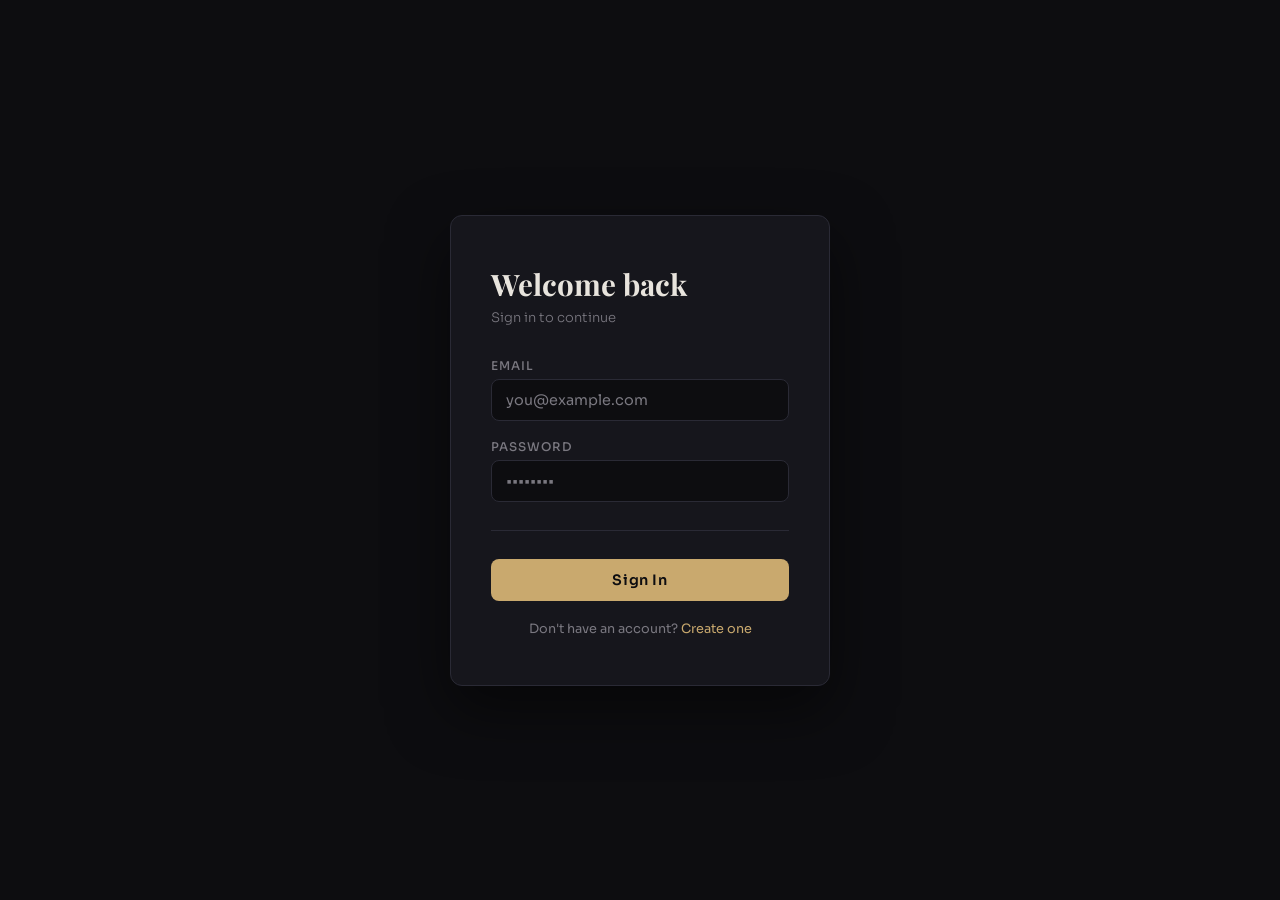
==== index.html @ 04e5f2af "Initial Commit" ====
<!DOCTYPE html>
<html lang="en">
<head>
  <meta charset="UTF-8" />
  <meta name="viewport" content="width=device-width, initial-scale=1.0" />
  <title>My App</title>
  <link rel="preconnect" href="https://fonts.googleapis.com">
  <link href="https://fonts.googleapis.com/css2?family=Sora:wght@300;400;500;600&family=Playfair+Display:wght@500&display=swap" rel="stylesheet">

  <style>
    *, *::before, *::after { box-sizing: border-box; margin: 0; padding: 0; }

    :root {
      --bg:       #0d0d10;
      --surface:  #16161c;
      --border:   #2a2a35;
      --accent:   #c9a96e;
      --text:     #e8e4dd;
      --muted:    #7a7880;
      --radius:   12px;
    }

    body {
      font-family: 'Sora', sans-serif;
      background: var(--bg);
      color: var(--text);
      min-height: 100vh;
      display: flex;
      align-items: center;
      justify-content: center;
    }
  </style>

  <script src="login-form.js" defer></script>
</head>
<body>

  <!-- Drop <login-form> anywhere on your page to render the form -->
  <login-form></login-form>

</body>
</html>
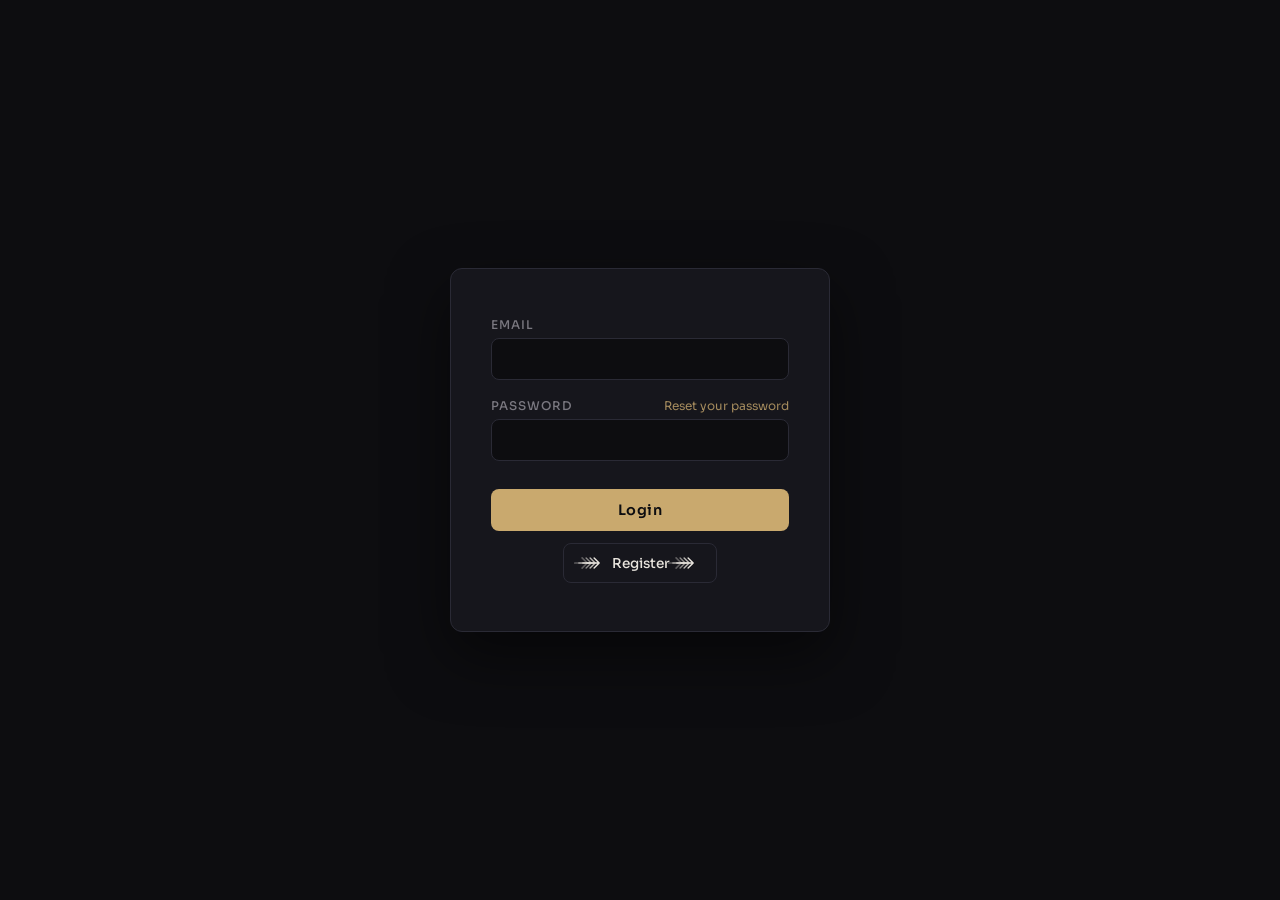
==== commit 0723b508: "update script to match styles" ====
--- a/index.html
+++ b/index.html
@@ -39,4 +39,4 @@
   <login-form></login-form>
 
 </body>
-</html>
+</html>
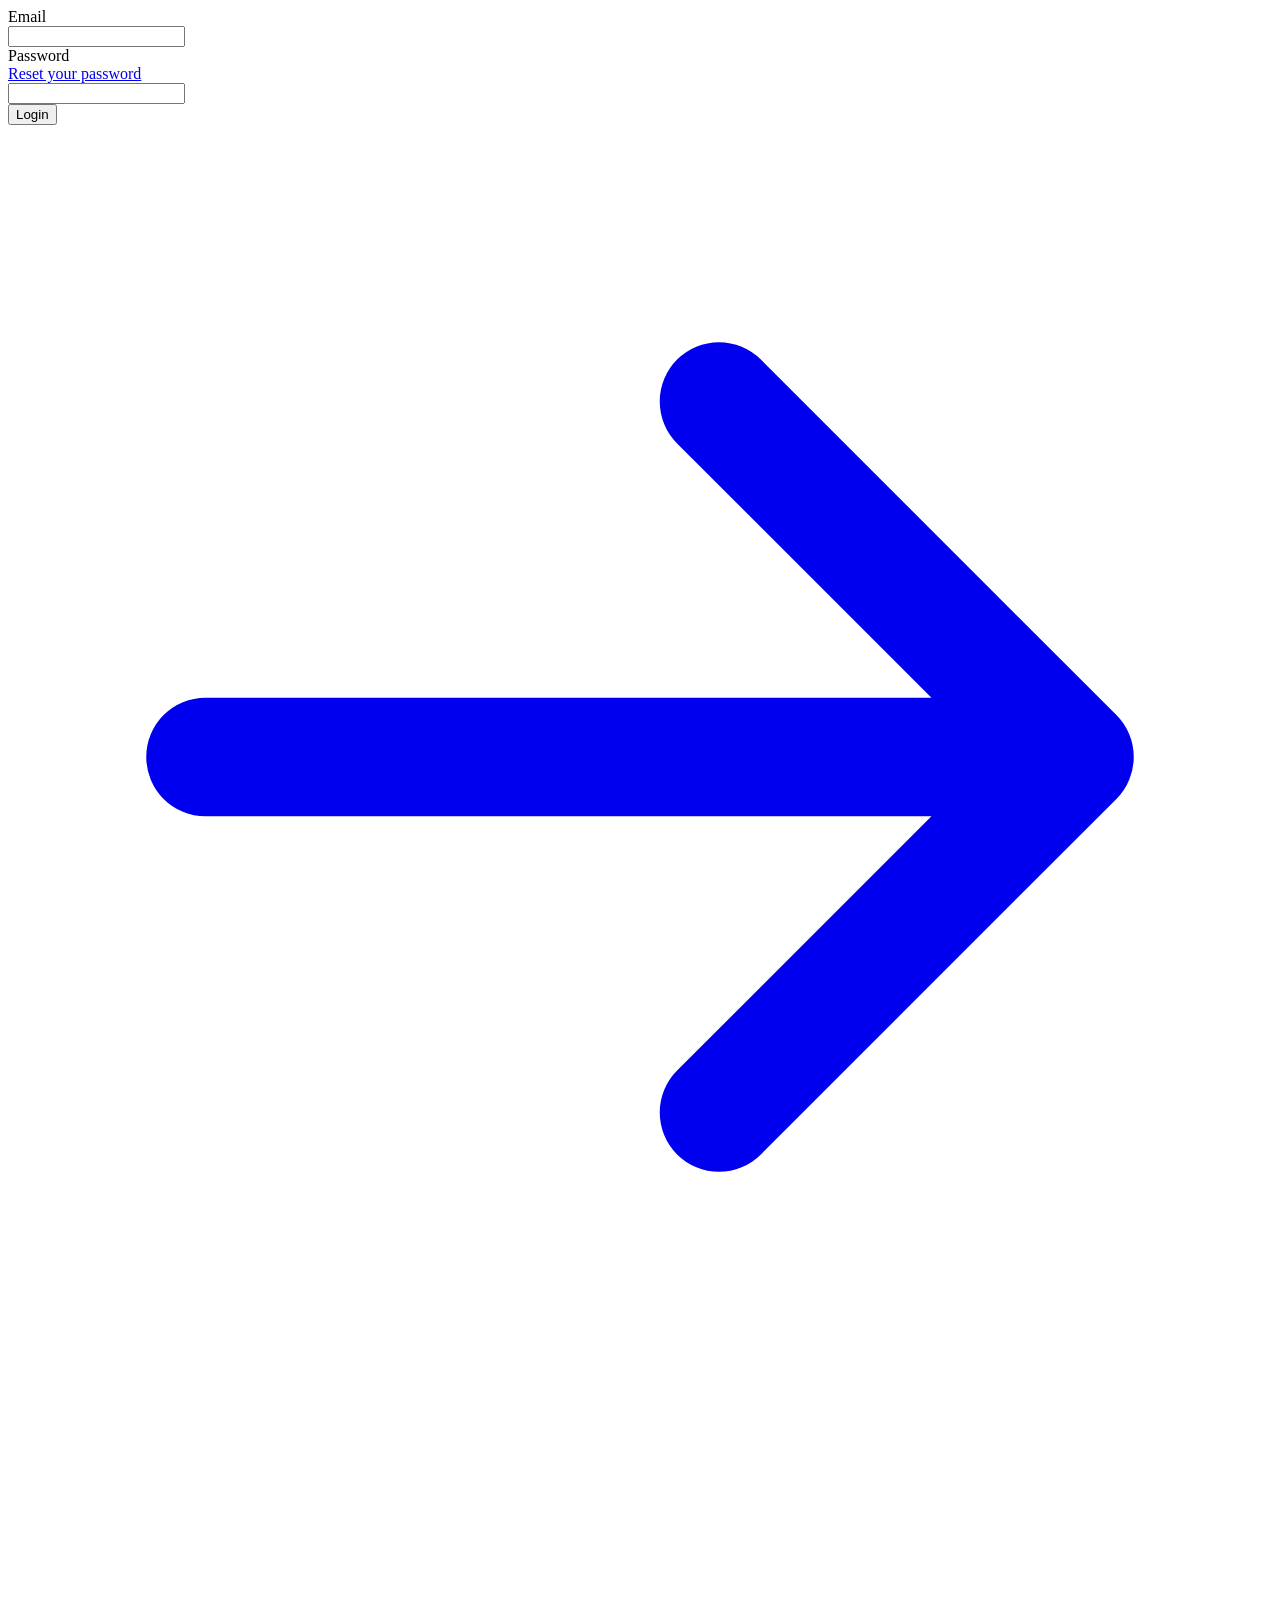
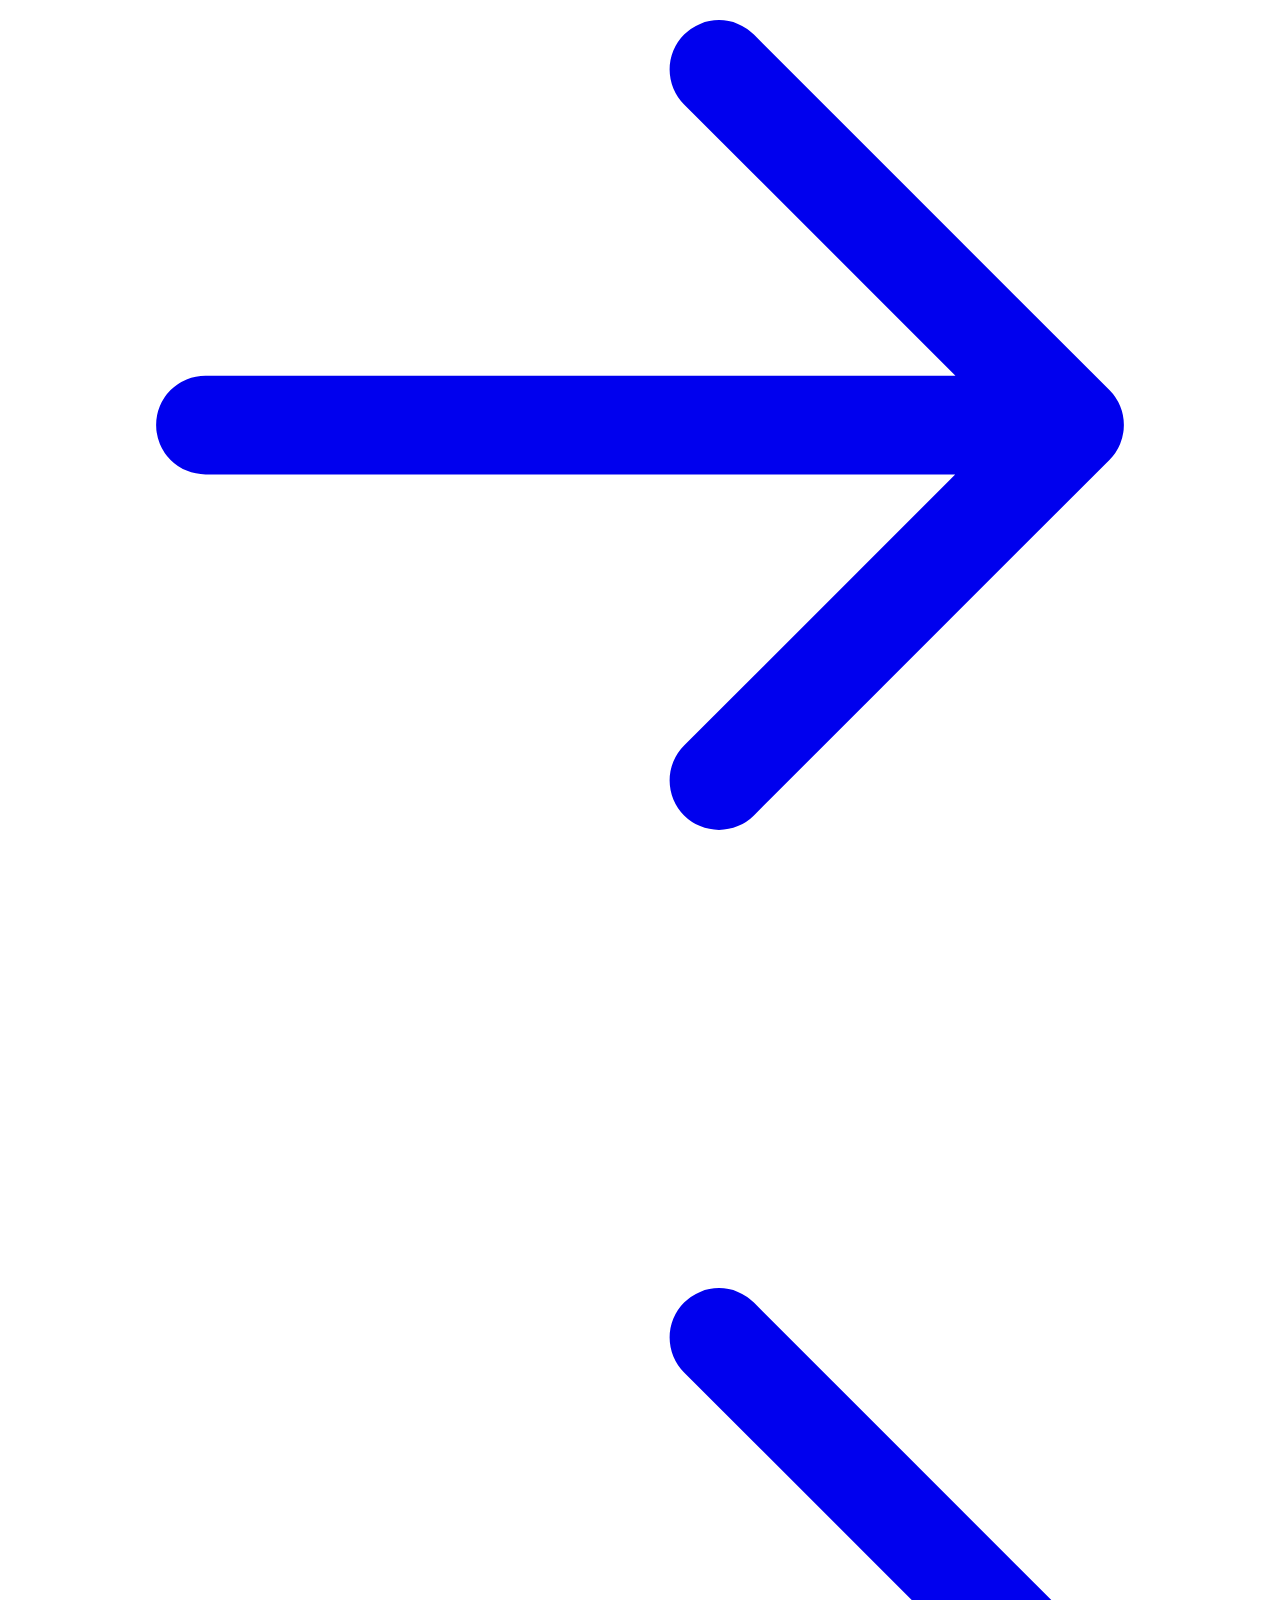
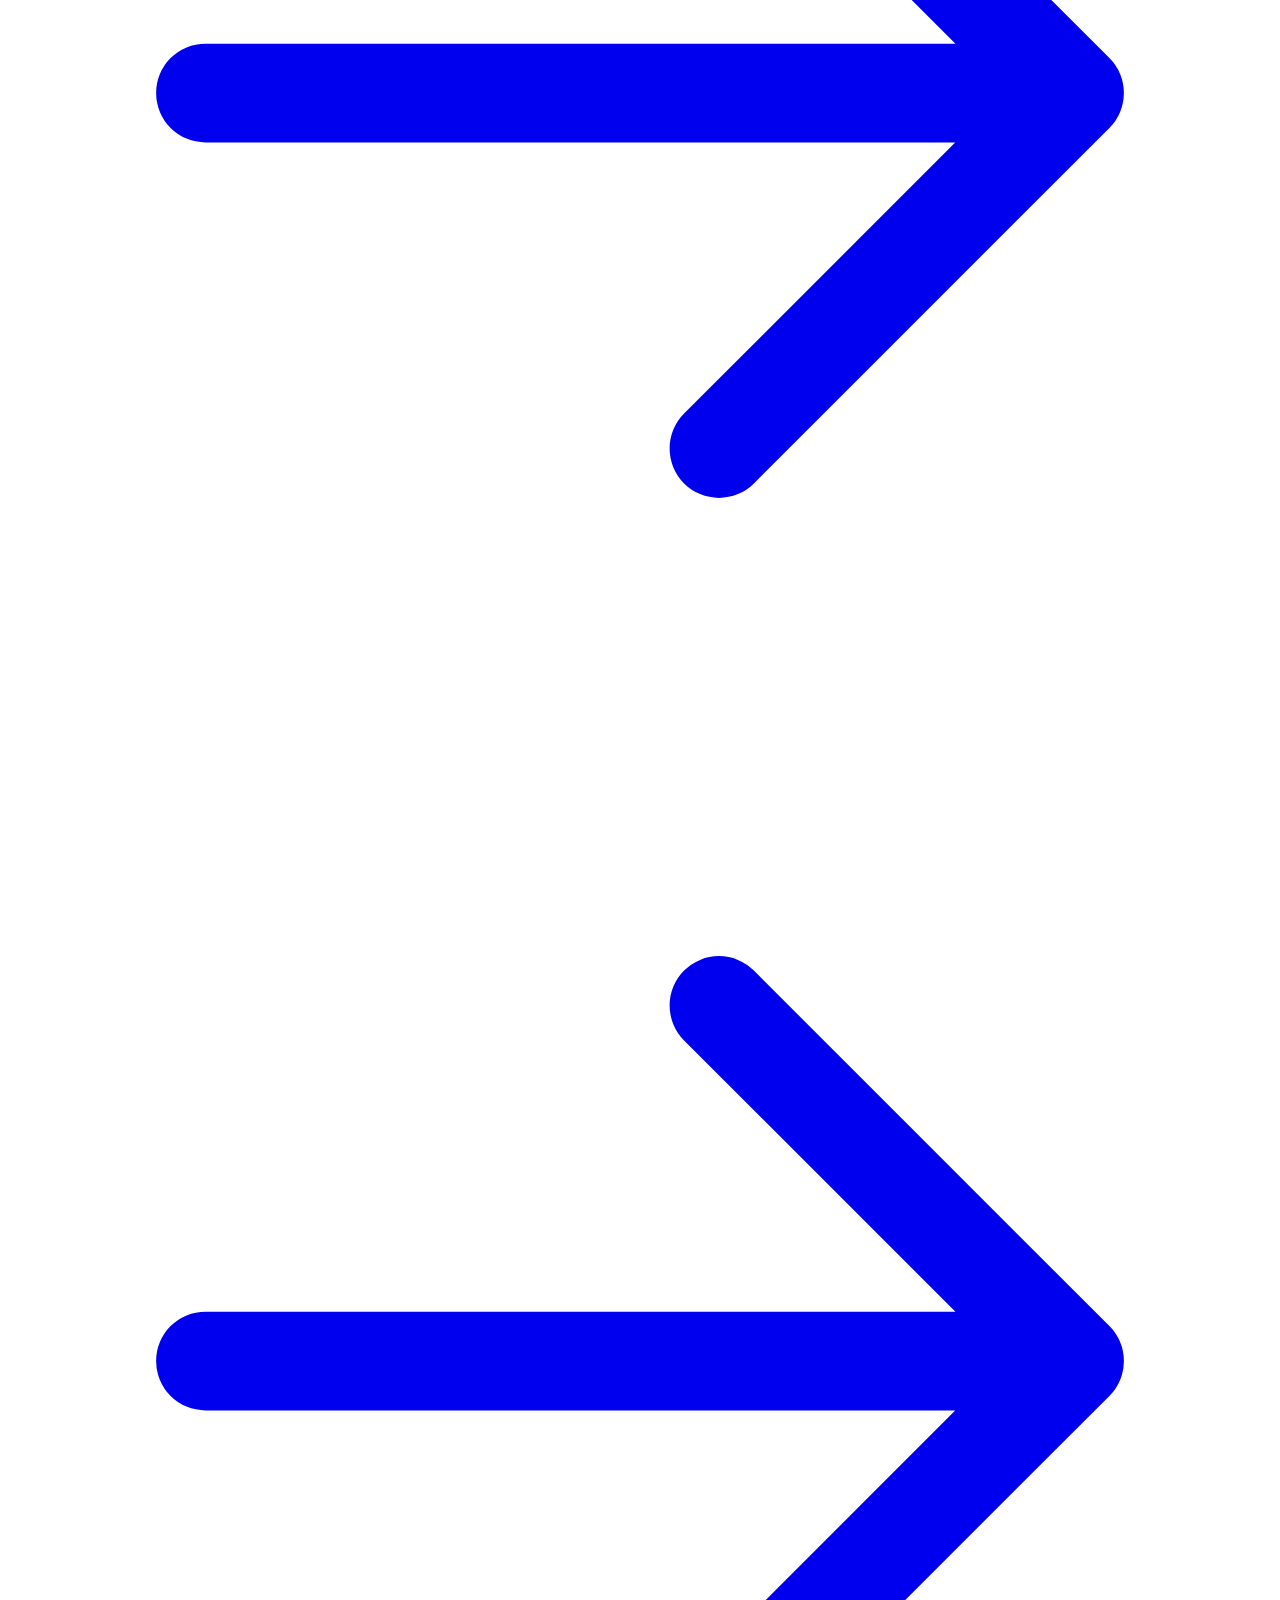
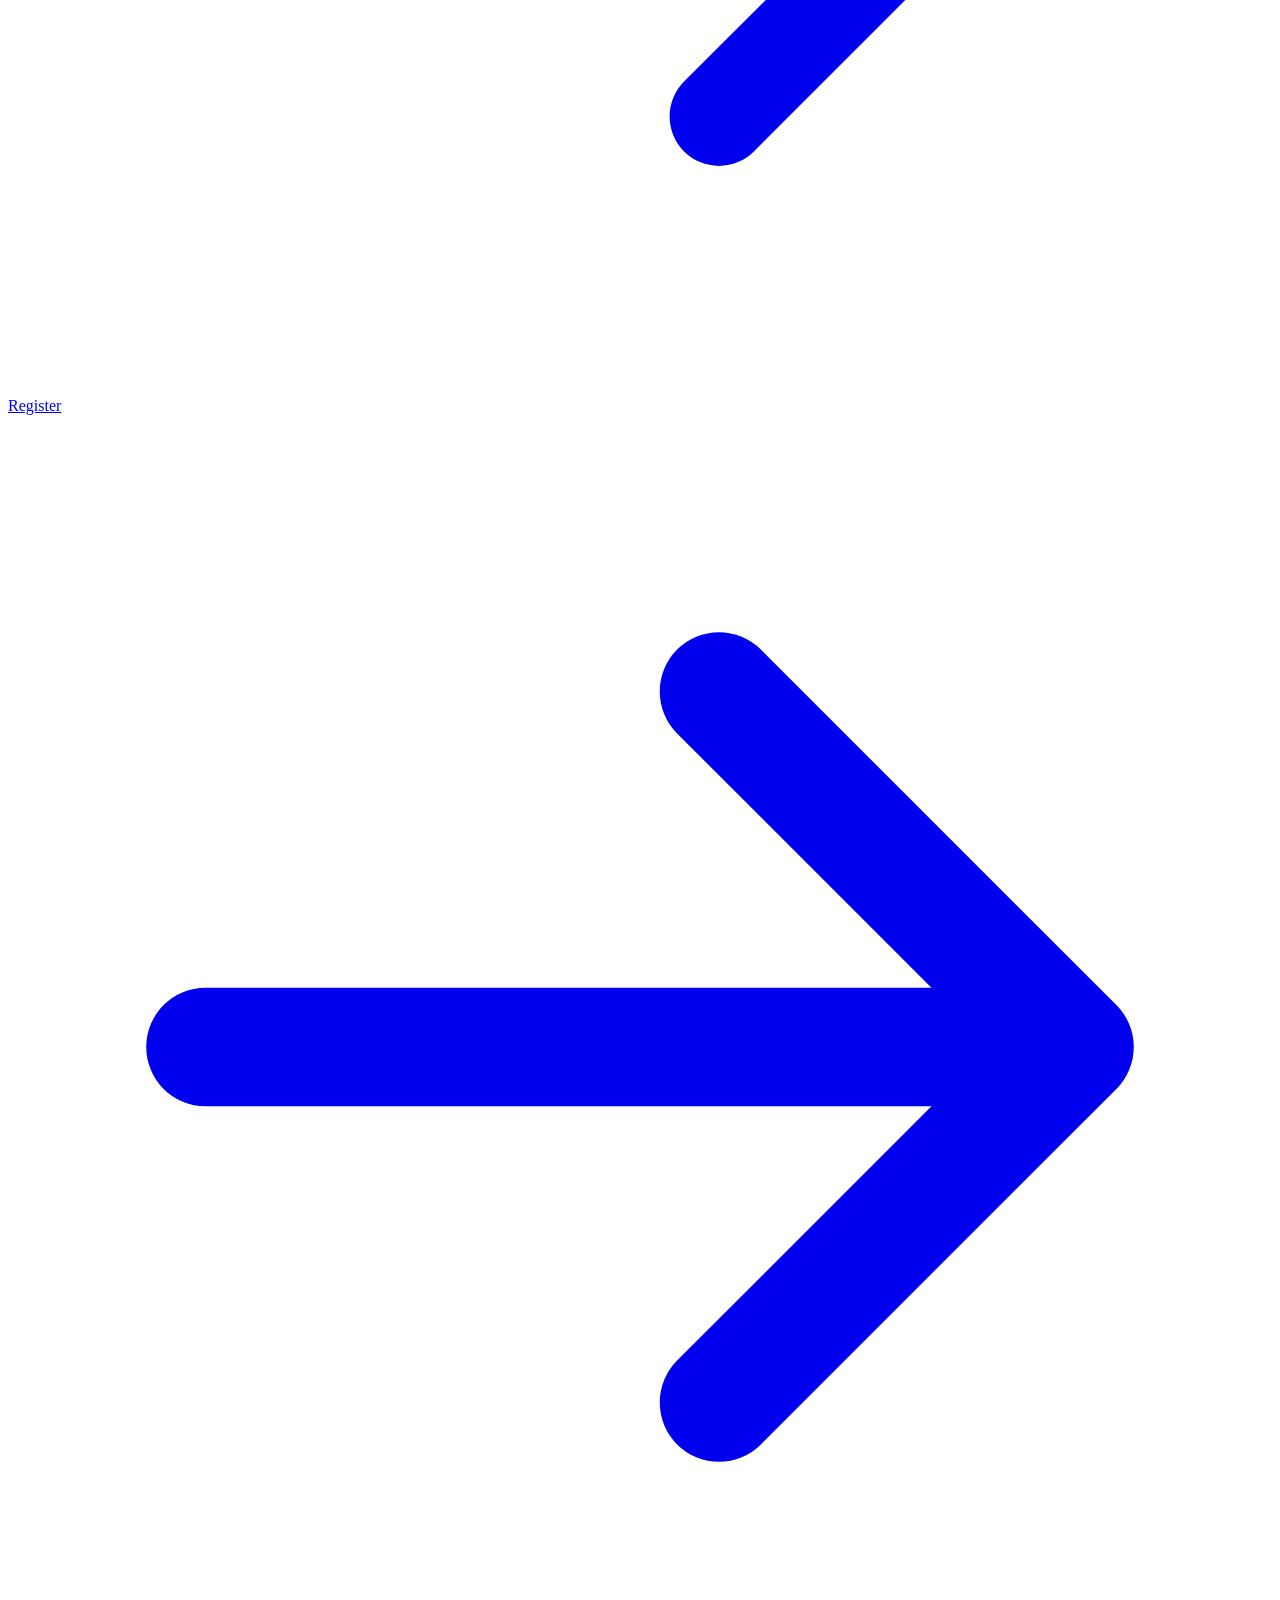
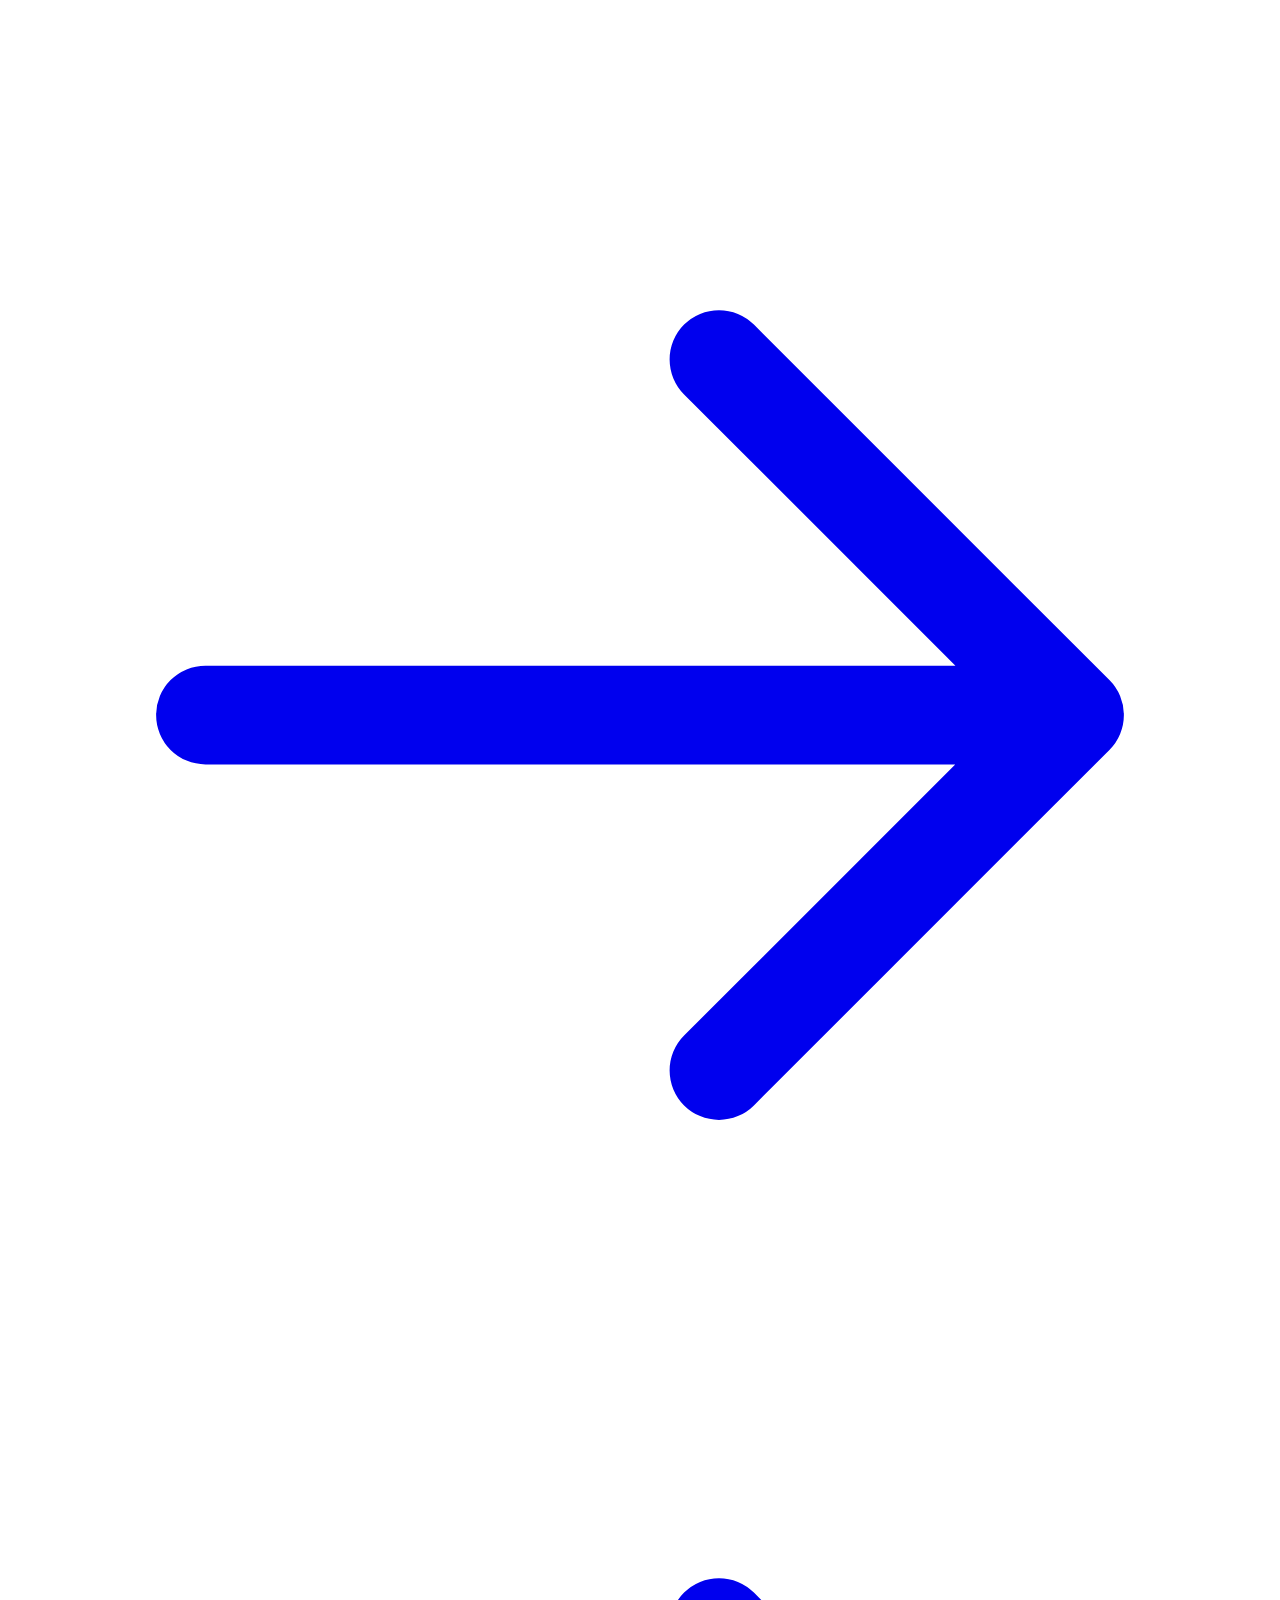
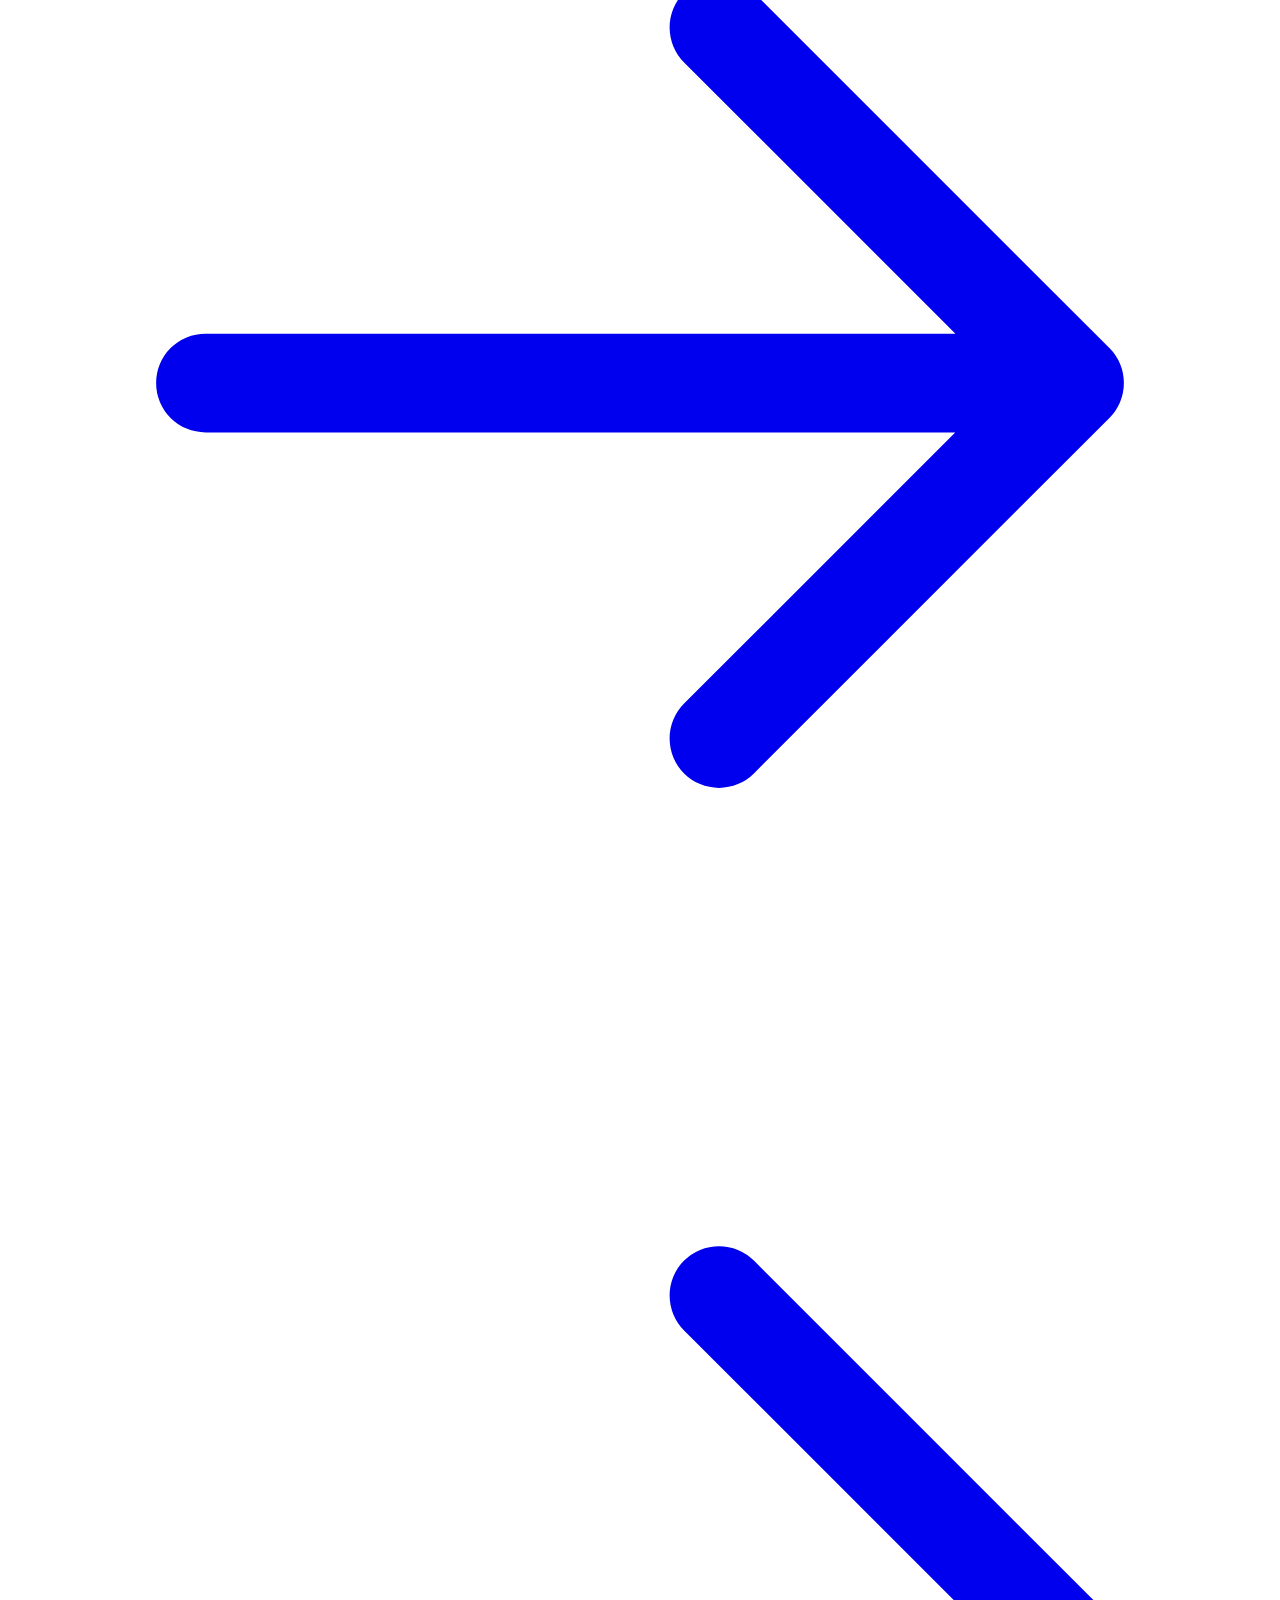
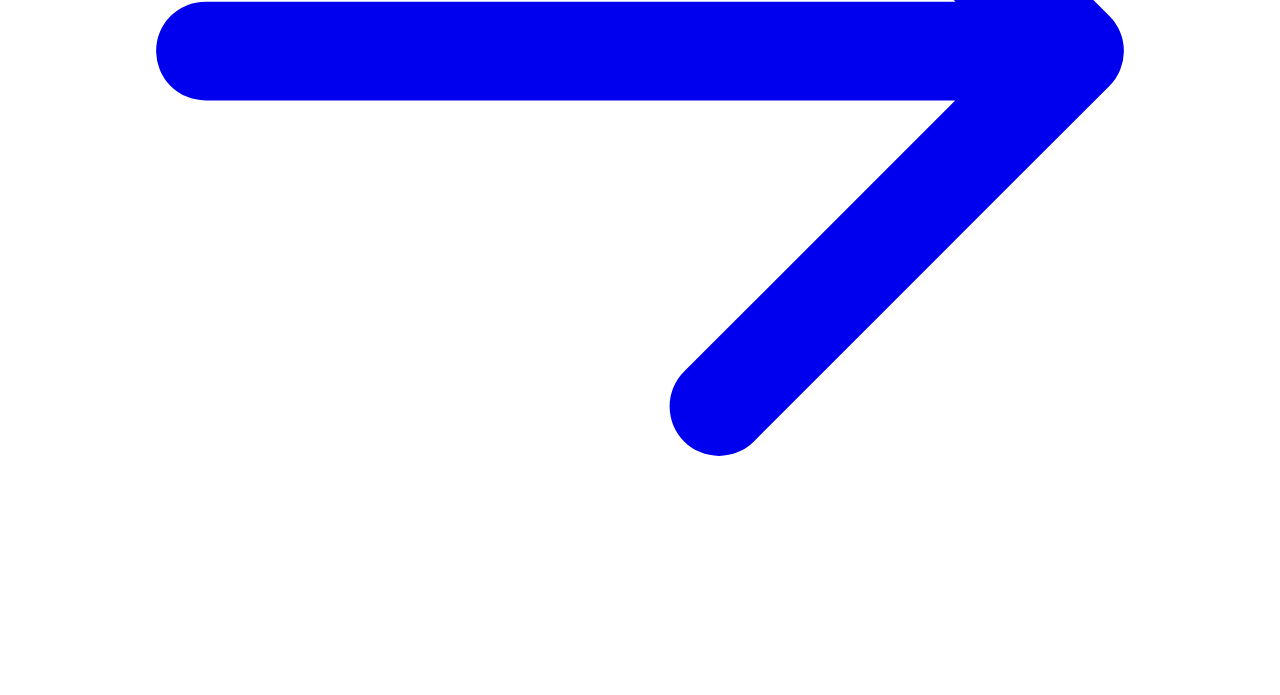
==== commit f3c13ae5: "add register form" ====
--- a/index.html
+++ b/index.html
@@ -6,37 +6,14 @@
   <title>My App</title>
   <link rel="preconnect" href="https://fonts.googleapis.com">
   <link href="https://fonts.googleapis.com/css2?family=Sora:wght@300;400;500;600&family=Playfair+Display:wght@500&display=swap" rel="stylesheet">
-
-  <style>
-    *, *::before, *::after { box-sizing: border-box; margin: 0; padding: 0; }
-
-    :root {
-      --bg:       #0d0d10;
-      --surface:  #16161c;
-      --border:   #2a2a35;
-      --accent:   #c9a96e;
-      --text:     #e8e4dd;
-      --muted:    #7a7880;
-      --radius:   12px;
-    }
-
-    body {
-      font-family: 'Sora', sans-serif;
-      background: var(--bg);
-      color: var(--text);
-      min-height: 100vh;
-      display: flex;
-      align-items: center;
-      justify-content: center;
-    }
-  </style>
+  <link rel="stylesheet" href="style.css">
 
   <script src="login-form.js" defer></script>
+  <script src="register-form.js" defer></script>
 </head>
 <body>
 
-  <!-- Drop <login-form> anywhere on your page to render the form -->
   <login-form></login-form>
 
 </body>
-</html>+</html>
--- a/style.css
+++ b/style.css
@@ -0,0 +1,15 @@
+
+/* ── Password mismatch error ── */
+.form_field-error {
+    font-size: .75rem;
+    color: #e07070;
+    margin-top: 2px;
+}
+
+.form_input.w-input.is-error {
+    border-color: #e07070;
+}
+
+.form_input.w-input.is-error:focus {
+    border-color: #e07070;
+}
